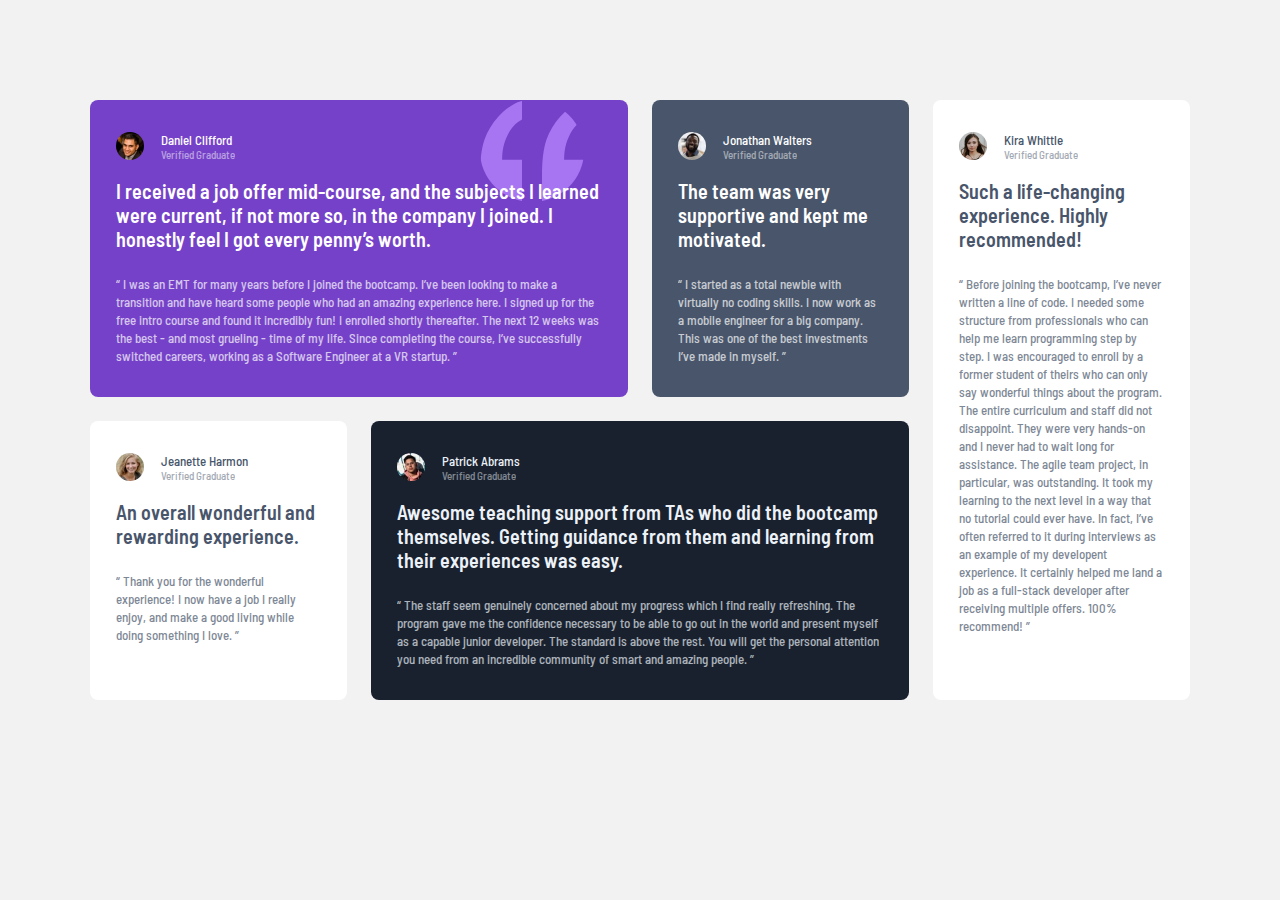
==== 02_Testimonials_grid_section/index.html @ 37993726 "FEM Challenge #2" ====
<!DOCTYPE html>
<html lang="en">
	<head>
		<meta charset="UTF-8" />
		<meta name="viewport" content="width=device-width, initial-scale=1.0" />
		<link rel="icon" type="image/png" sizes="32x32" href="./images/favicon-32x32.png" />
		<title>Frontend Mentor | Testimonials Grid Section</title>
		<link rel="stylesheet" href="./styles/styles.css"
	</head>

	<body>
		<div class="container">
			<div class="card purple-bg two-columns">
				<div class="header">
					<img src="./images/image-daniel.jpg" alt="daniel clifford profile picture" />
					<div class="details">
						<p class="name">Daniel Clifford</p>
						<p class="status">Verified Graduate</p>
					</div>
				</div>
				<p class="summary">I received a job offer mid-course, and the subjects I learned were current, if not more so, in the company I joined. I honestly feel I got every penny’s worth.</p>
				<p class="review">“ I was an EMT for many years before I joined the bootcamp. I’ve been looking to make a transition and have heard some people who had an amazing experience here. I signed up for the free intro course and found it incredibly fun! I enrolled shortly thereafter. The next 12 weeks was the best - and most grueling - time of my life. Since completing the course, I’ve successfully switched careers, working as a Software Engineer at a VR startup. ”</p>
				<img class="quotation-img" src="./images/bg-pattern-quotation.svg" alt="quotation icon" />
			</div>
			<div class="card grey-bg">
				<div class="header">
					<img src="./images/image-jonathan.jpg" alt="jonathan walters profile picture" />
					<div class="details">
						<p class="name white">Jonathan Walters</p>
						<p class="status grey">Verified Graduate</p>
					</div>
				</div>
				<p class="summary white">The team was very supportive and kept me motivated.</p>
				<p class="review grey">“ I started as a total newbie with virtually no coding skills. I now work as a mobile engineer for a big company. This was one of the best investments I’ve made in myself. ”</p>
			</div>
			<div class="card white-bg">
				<div class="header">
					<img src="./images/image-jeanette.jpg" alt="jeanette harmon profile picture" />
					<div class="details">
						<p class="name">Jeanette Harmon</p>
						<p class="status">Verified Graduate</p>
					</div>
				</div>
				<p class="summary">An overall wonderful and rewarding experience.</p>
				<p class="review">“ Thank you for the wonderful experience! I now have a job I really enjoy, and make a good living while doing something I love. ”</p>
			</div>
			<div class="card black-bg two-columns">
				<div class="header">
					<img src="./images/image-patrick.jpg" alt="patrick abrams profile picture" />
					<div class="details">
						<p class="name">Patrick Abrams</p>
						<p class="status">Verified Graduate</p>
					</div>
				</div>
				<p class="summary">Awesome teaching support from TAs who did the bootcamp themselves. Getting guidance from them and learning from their experiences was easy.</p>
				<p class="review">“ The staff seem genuinely concerned about my progress which I find really refreshing. The program gave me the confidence necessary to be able to go out in the world and present myself as a capable junior developer. The standard is above the rest. You will get the personal attention you need from an incredible community of smart and amazing people. ”</p>
			</div>
			<div class="card white-bg column-card">
				<div class="header">
					<img src="./images/image-kira.jpg" alt="kira whittle profile picture" />
					<div class="details">
						<p class="name">Kira Whittle</p>
						<p class="status">Verified Graduate</p>
					</div>
				</div>
				<p class="summary">Such a life-changing experience. Highly recommended!</p>
				<p class="review">
					“ Before joining the bootcamp, I’ve never written a line of code. I needed some structure from professionals who can help me learn programming step by step. I was encouraged to enroll by a former student of theirs who can only say wonderful things about the program. The entire curriculum and staff did not disappoint. They were very hands-on and I never had to wait long for assistance. The agile team project, in particular, was outstanding. It took my learning to the next level in a way that no tutorial could ever have. In fact, I’ve often referred to it during interviews as an
					example of my developent experience. It certainly helped me land a job as a full-stack developer after receiving multiple offers. 100% recommend! ”
				</p>
			</div>
		</div>
	</body>
</html>
---- 02_Testimonials_grid_section/styles/styles.css ----
/* Font import */
@import url("https://fonts.googleapis.com/css2?family=Barlow+Semi+Condensed:wght@500;600&display=swap");

/* Declaring variables */
:root {
	/* Background colors */
	--bg-purple: hsl(263, 55%, 52%);
	--bg-grayish-blue: hsl(217, 19%, 35%);
	--bg-blackish-blue: hsl(219, 29%, 14%);
	--bg-white: hsl(0, 0%, 100%);
	--bg-body: #f2f2f2;
	/* Text colors */
	--white: hsl(0, 0%, 100%);
	--grayish-blue: hsl(217, 19%, 35%);
	--light-graysh-blue: hsl(210, 46%, 95%);
}

/* CSS reset */
* {
	margin: 0;
	padding: 0;
	box-sizing: border-box;
}

/* General styling */
body {
	background-color: var(--bg-body);
	font-size: 13px;
	font-family: "Barlow Semi Condensed", sans-serif;
	font-weight: 500;
}

/* Setting the grid */
.container {
	display: grid;
	gap: 24px;
	grid-template-columns: repeat(4, 1fr);
	max-width: 1100px;
	margin: 100px auto;
}

.two-columns {
	grid-column: span 2;
}

.column-card {
	grid-row-start: 1;
	grid-column-start: 4;
	grid-column-end: 5;
	grid-row-end: 3;
}

/* Card & card components */

.card {
	border-radius: 8px;
	padding: 32px 26px;
}

.header {
	display: flex;
	margin-bottom: 18px;
}

.status {
	font-size: 11px;
	opacity: 0.5;
}

.summary {
	font-size: 20px;
	font-weight: 600;
	line-height: 24px;
	margin-bottom: 24px;
	position: relative;
	z-index: 1;
}

.review {
	line-height: 18px;
	opacity: 0.7;
}

img {
	width: 28px;
	height: 28px;
	border-radius: 50%;
	margin-right: 17px;
}

/* Individual styling */
.purple-bg {
	background-color: var(--bg-purple);
	color: var(--white);
	position: relative;
}

.quotation-img {
	position: absolute;
	top: 0;
	width: 104px;
	height: auto;
	right: 5%;
	z-index: 0;
}

.grey-bg {
	background-color: var(--bg-grayish-blue);
	color: var(--white);
}

.white-bg {
	background-color: var(--bg-white);
	color: var(--grayish-blue);
}

.black-bg {
	background-color: var(--bg-blackish-blue);
	color: var(--light-graysh-blue);
}

/* Mobile version */
@media screen and (max-width: 800px) {
	.container {
		display: flex;
		flex-direction: column;
		padding: 30px;
	}
}
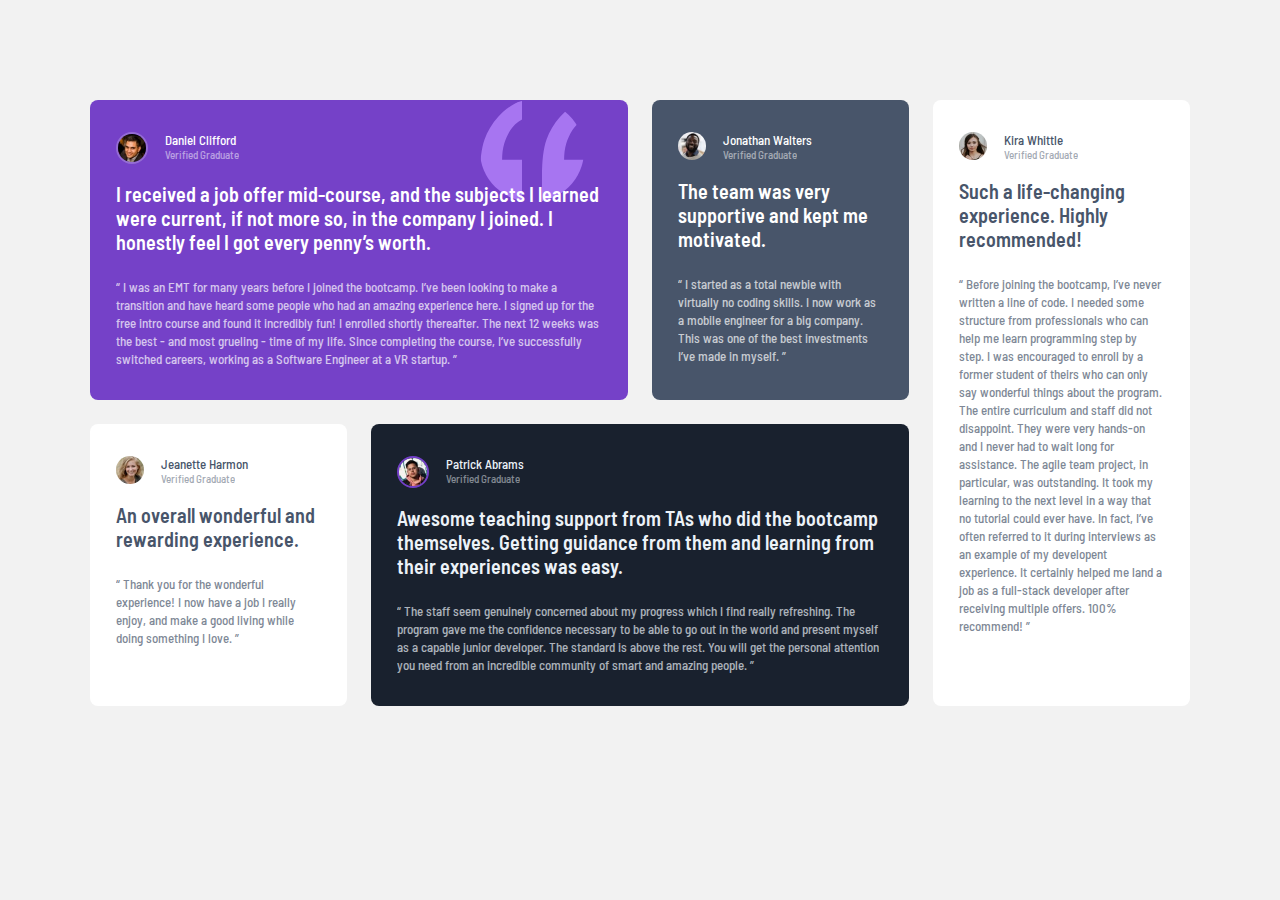
==== commit b9ebe084: "Added the borders." ====
--- a/02_Testimonials_grid_section/index.html
+++ b/02_Testimonials_grid_section/index.html
@@ -12,7 +12,7 @@
 		<div class="container">
 			<div class="card purple-bg two-columns">
 				<div class="header">
-					<img src="./images/image-daniel.jpg" alt="daniel clifford profile picture" />
+					<img class="purplecard-imageborder" src="./images/image-daniel.jpg" alt="daniel clifford profile picture" />
 					<div class="details">
 						<p class="name">Daniel Clifford</p>
 						<p class="status">Verified Graduate</p>
@@ -46,7 +46,7 @@
 			</div>
 			<div class="card black-bg two-columns">
 				<div class="header">
-					<img src="./images/image-patrick.jpg" alt="patrick abrams profile picture" />
+					<img class="darkcard-imageborder" src="./images/image-patrick.jpg" alt="patrick abrams profile picture" />
 					<div class="details">
 						<p class="name">Patrick Abrams</p>
 						<p class="status">Verified Graduate</p>
--- a/02_Testimonials_grid_section/styles/styles.css
+++ b/02_Testimonials_grid_section/styles/styles.css
@@ -119,6 +119,18 @@
 	color: var(--light-graysh-blue);
 }
 
+.purplecard-imageborder {
+	display: block;
+	box-sizing: content-box;
+	border: 2px solid rgba(255, 255, 255, 0.228);
+}
+
+.darkcard-imageborder {
+	display: block;
+	box-sizing: content-box;
+	border: 2px solid #733fc8;
+}
+
 /* Mobile version */
 @media screen and (max-width: 800px) {
 	.container {
